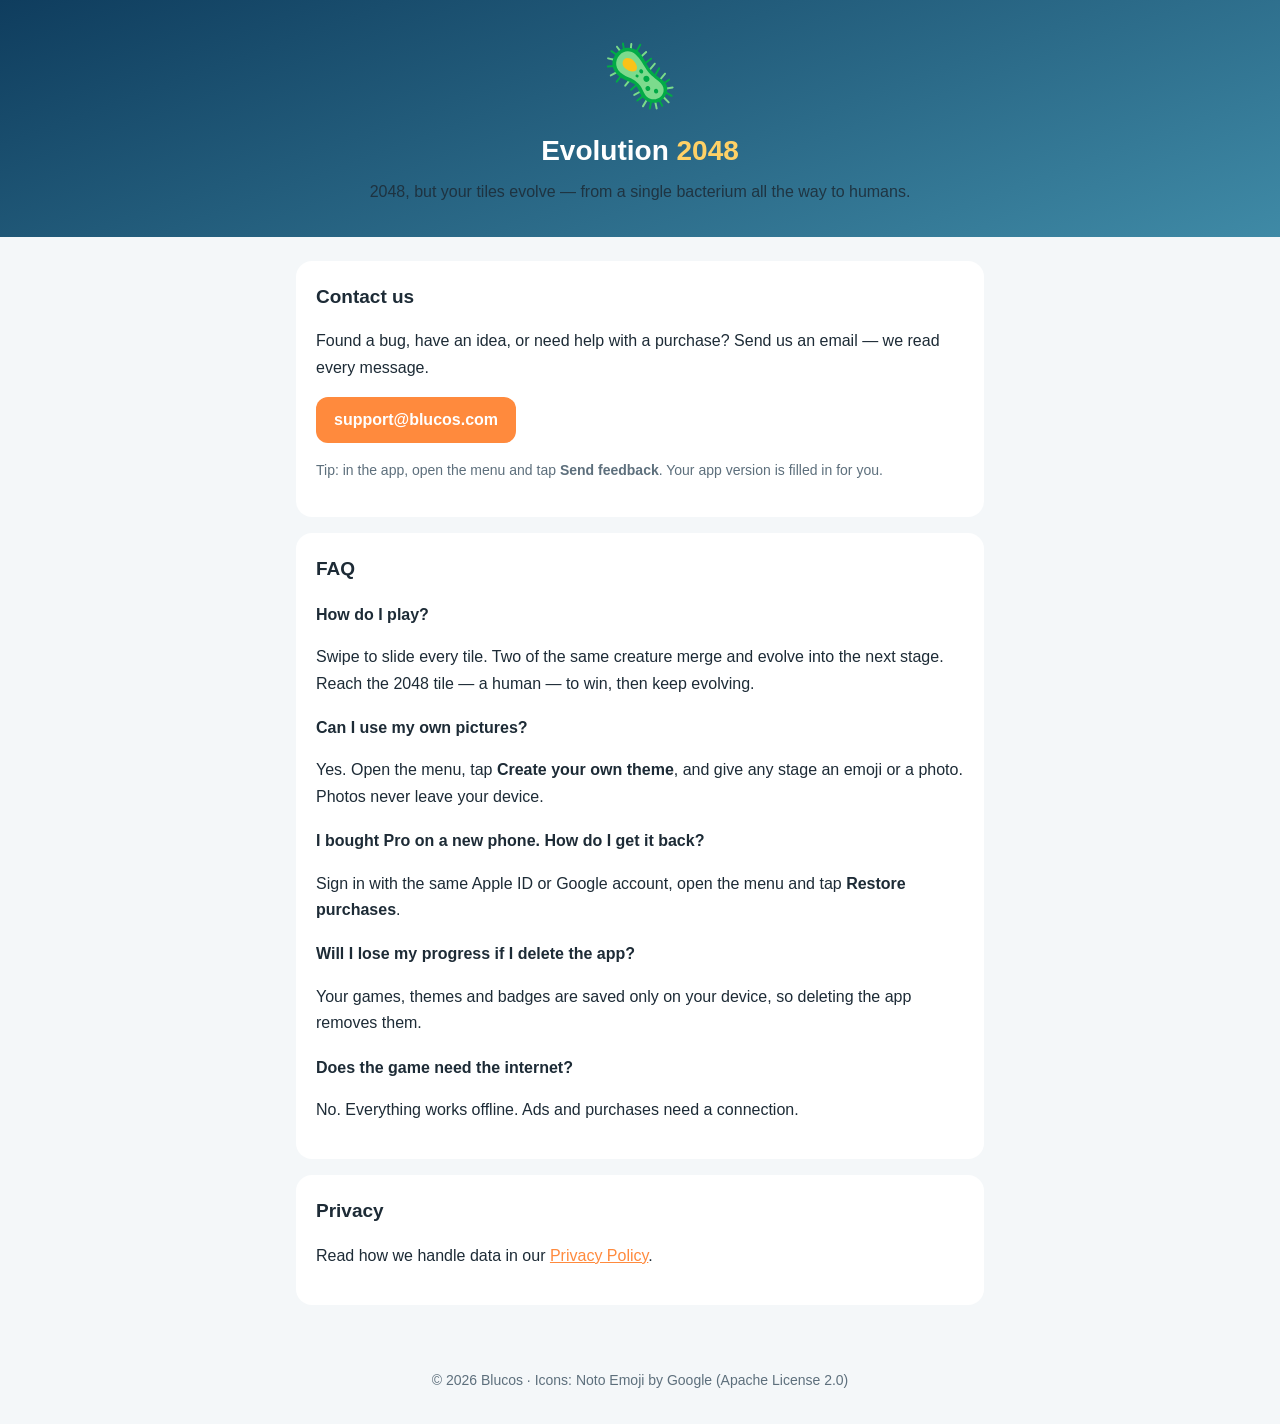
==== index.html @ b0076281 "Update support and privacy pages" ====
<!doctype html>
<html lang="en">
<head>
  <meta charset="utf-8">
  <meta name="viewport" content="width=device-width, initial-scale=1">
  <title>Evolution 2048 — Support</title>
  <meta name="description" content="Help and contact for Evolution 2048, the 2048 game where your tiles evolve.">
  <link rel="stylesheet" href="style.css">
</head>
<body>
  <header>
    <img src="icon.svg" alt="">
    <h1>Evolution <span>2048</span></h1>
    <p>2048, but your tiles evolve — from a single bacterium all the way to humans.</p>
  </header>
  <main>
    <section>
      <h2>Contact us</h2>
      <p>Found a bug, have an idea, or need help with a purchase? Send us an email — we read every message.</p>
      <p><a class="btn" href="mailto:support@blucos.com?subject=Evolution%202048%20support">support@blucos.com</a></p>
      <p class="muted">Tip: in the app, open the menu and tap <b>Send feedback</b>. Your app version is filled in for you.</p>
    </section>

    <section>
      <h2>FAQ</h2>
      <h3>How do I play?</h3>
      <p>Swipe to slide every tile. Two of the same creature merge and evolve into the next stage. Reach the 2048 tile — a human — to win, then keep evolving.</p>
      <h3>Can I use my own pictures?</h3>
      <p>Yes. Open the menu, tap <b>Create your own theme</b>, and give any stage an emoji or a photo. Photos never leave your device.</p>
      <h3>I bought Pro on a new phone. How do I get it back?</h3>
      <p>Sign in with the same Apple ID or Google account, open the menu and tap <b>Restore purchases</b>.</p>
      <h3>Will I lose my progress if I delete the app?</h3>
      <p>Your games, themes and badges are saved only on your device, so deleting the app removes them.</p>
      <h3>Does the game need the internet?</h3>
      <p>No. Everything works offline. Ads and purchases need a connection.</p>
    </section>

    <section>
      <h2>Privacy</h2>
      <p>Read how we handle data in our <a href="privacy.html">Privacy Policy</a>.</p>
    </section>
  </main>
  <footer>© 2026 Blucos · Icons: Noto Emoji by Google (Apache License 2.0)</footer>
</body>
</html>
---- style.css ----
:root {
  --ink: #1d2b36;
  --muted: #5d6f7c;
  --bg: #f4f7f9;
  --card: #fff;
  --accent: #ff8a3d;
  --top: #0f3d5e;
}
@media (prefers-color-scheme: dark) {
  :root {
    --ink: #e7eef3;
    --muted: #9fb0bc;
    --bg: #0d1b25;
    --card: #142836;
  }
}
* { box-sizing: border-box; }
body {
  margin: 0;
  font: 16px/1.65 -apple-system, BlinkMacSystemFont, "Segoe UI", sans-serif;
  color: var(--ink);
  background: var(--bg);
}
header {
  padding: 40px 16px 32px;
  color: #fff;
  background: linear-gradient(160deg, var(--top), #3f8aa6);
  text-align: center;
}
header img { width: 72px; height: 72px; }
header h1 { margin: 8px 0 4px; font-size: 28px; }
header h1 span { color: #ffd166; }
header p { margin: 0; opacity: 0.85; }
main { max-width: 720px; margin: 0 auto; padding: 24px 16px 48px; }
section { margin-bottom: 16px; padding: 20px; border-radius: 16px; background: var(--card); }
h2 { margin: 0 0 8px; font-size: 19px; }
h3 { margin: 18px 0 4px; font-size: 16px; }
p, li { color: var(--ink); }
.muted { color: var(--muted); font-size: 14px; }
a { color: var(--accent); }
.btn {
  display: inline-block;
  padding: 10px 18px;
  border-radius: 12px;
  color: #fff;
  background: var(--accent);
  font-weight: 700;
  text-decoration: none;
}
footer { text-align: center; color: var(--muted); font-size: 14px; padding-bottom: 32px; }
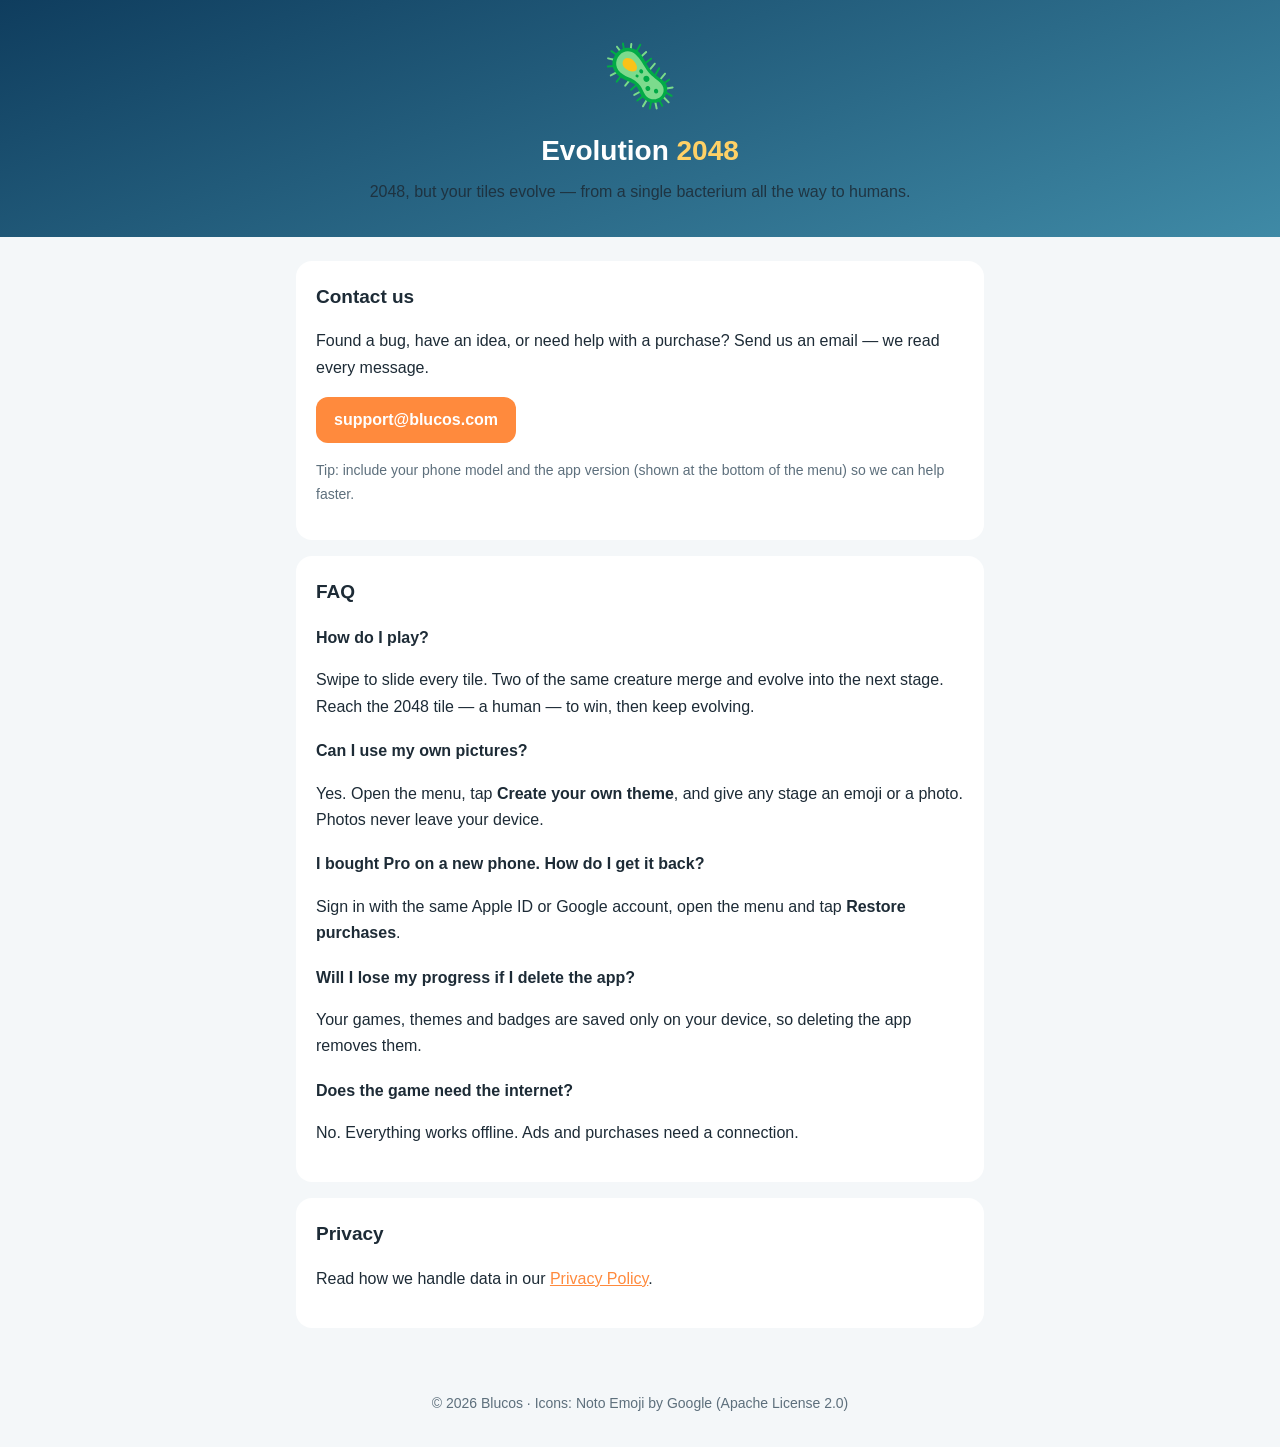
==== commit f69075f2: "Update support and privacy pages" ====
--- a/index.html
+++ b/index.html
@@ -18,7 +18,7 @@
       <h2>Contact us</h2>
       <p>Found a bug, have an idea, or need help with a purchase? Send us an email — we read every message.</p>
       <p><a class="btn" href="mailto:support@blucos.com?subject=Evolution%202048%20support">support@blucos.com</a></p>
-      <p class="muted">Tip: in the app, open the menu and tap <b>Send feedback</b>. Your app version is filled in for you.</p>
+      <p class="muted">Tip: include your phone model and the app version (shown at the bottom of the menu) so we can help faster.</p>
     </section>
 
     <section>
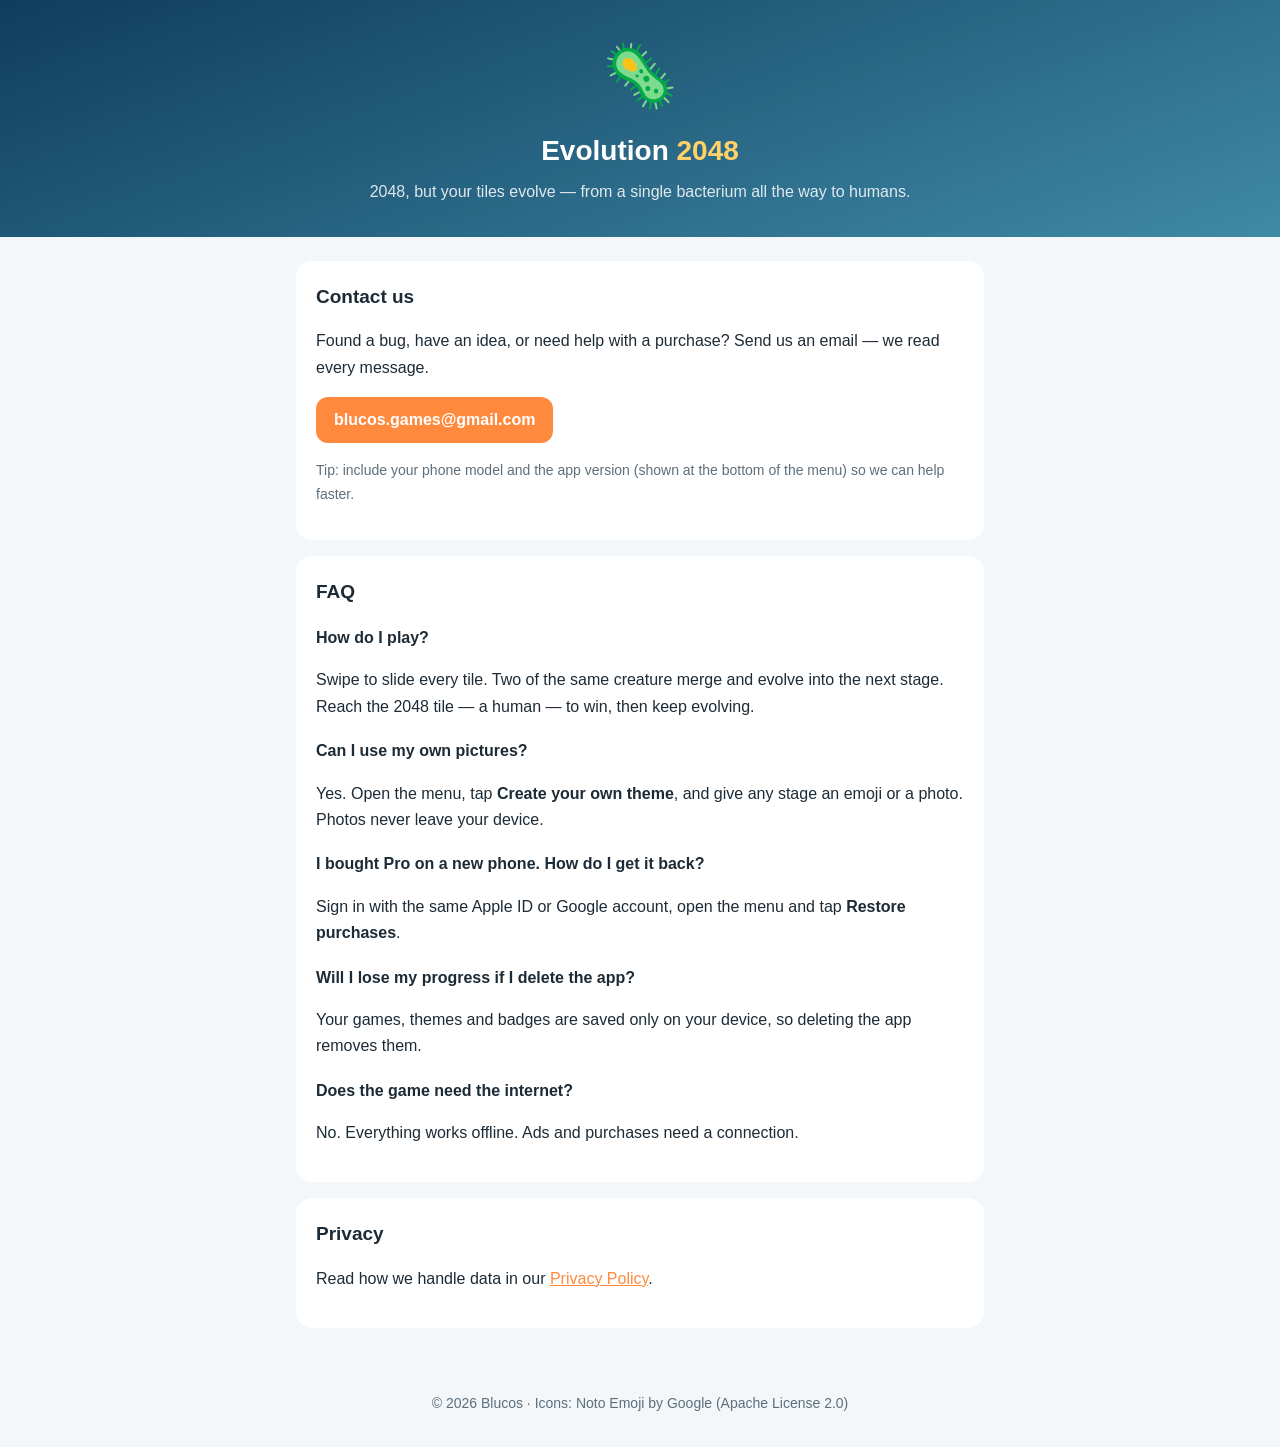
==== commit 548af2d5: "Update support and privacy pages" ====
--- a/index.html
+++ b/index.html
@@ -17,7 +17,7 @@
     <section>
       <h2>Contact us</h2>
       <p>Found a bug, have an idea, or need help with a purchase? Send us an email — we read every message.</p>
-      <p><a class="btn" href="mailto:support@blucos.com?subject=Evolution%202048%20support">support@blucos.com</a></p>
+      <p><a class="btn" href="mailto:blucos.games@gmail.com?subject=Evolution%202048%20support">blucos.games@gmail.com</a></p>
       <p class="muted">Tip: include your phone model and the app version (shown at the bottom of the menu) so we can help faster.</p>
     </section>
 
--- a/style.css
+++ b/style.css
@@ -30,7 +30,7 @@
 header img { width: 72px; height: 72px; }
 header h1 { margin: 8px 0 4px; font-size: 28px; }
 header h1 span { color: #ffd166; }
-header p { margin: 0; opacity: 0.85; }
+header p { margin: 0; color: rgba(255, 255, 255, 0.85); }
 main { max-width: 720px; margin: 0 auto; padding: 24px 16px 48px; }
 section { margin-bottom: 16px; padding: 20px; border-radius: 16px; background: var(--card); }
 h2 { margin: 0 0 8px; font-size: 19px; }
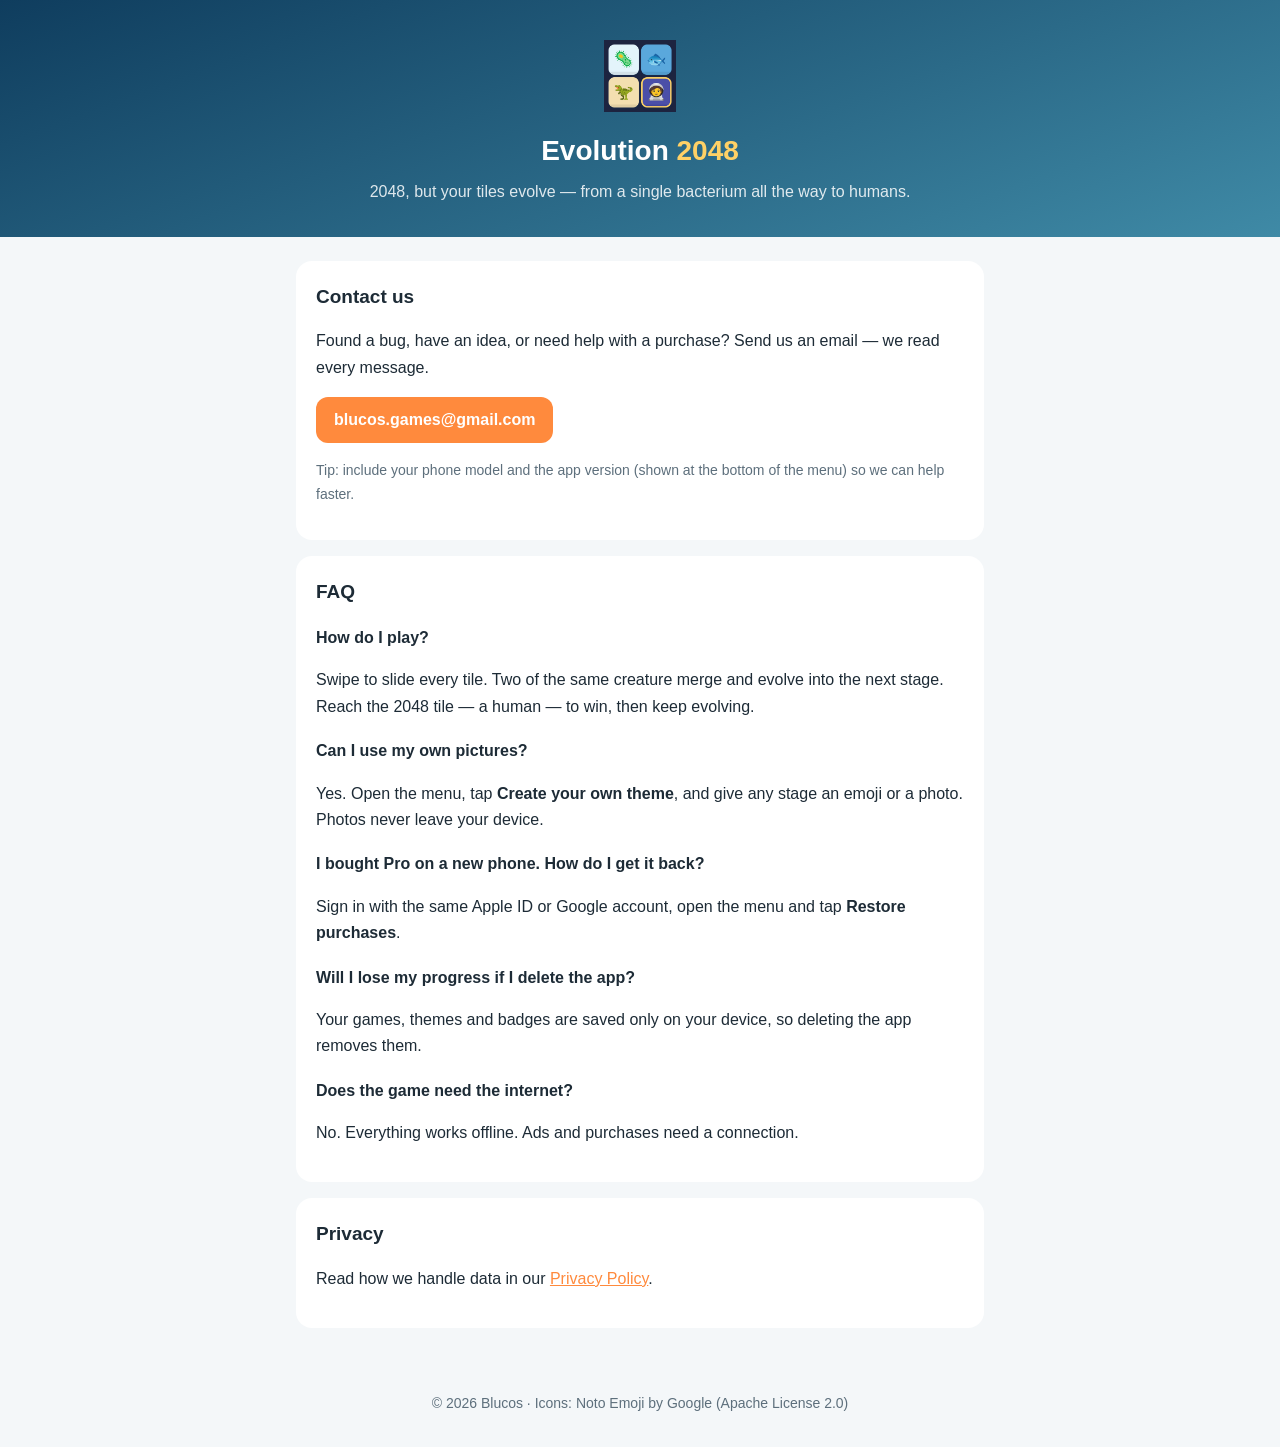
==== commit aa46d1b9: "Update support and privacy pages" ====
--- a/index.html
+++ b/index.html
@@ -9,7 +9,7 @@
 </head>
 <body>
   <header>
-    <img src="icon.svg" alt="">
+    <img src="icon.png" alt="">
     <h1>Evolution <span>2048</span></h1>
     <p>2048, but your tiles evolve — from a single bacterium all the way to humans.</p>
   </header>
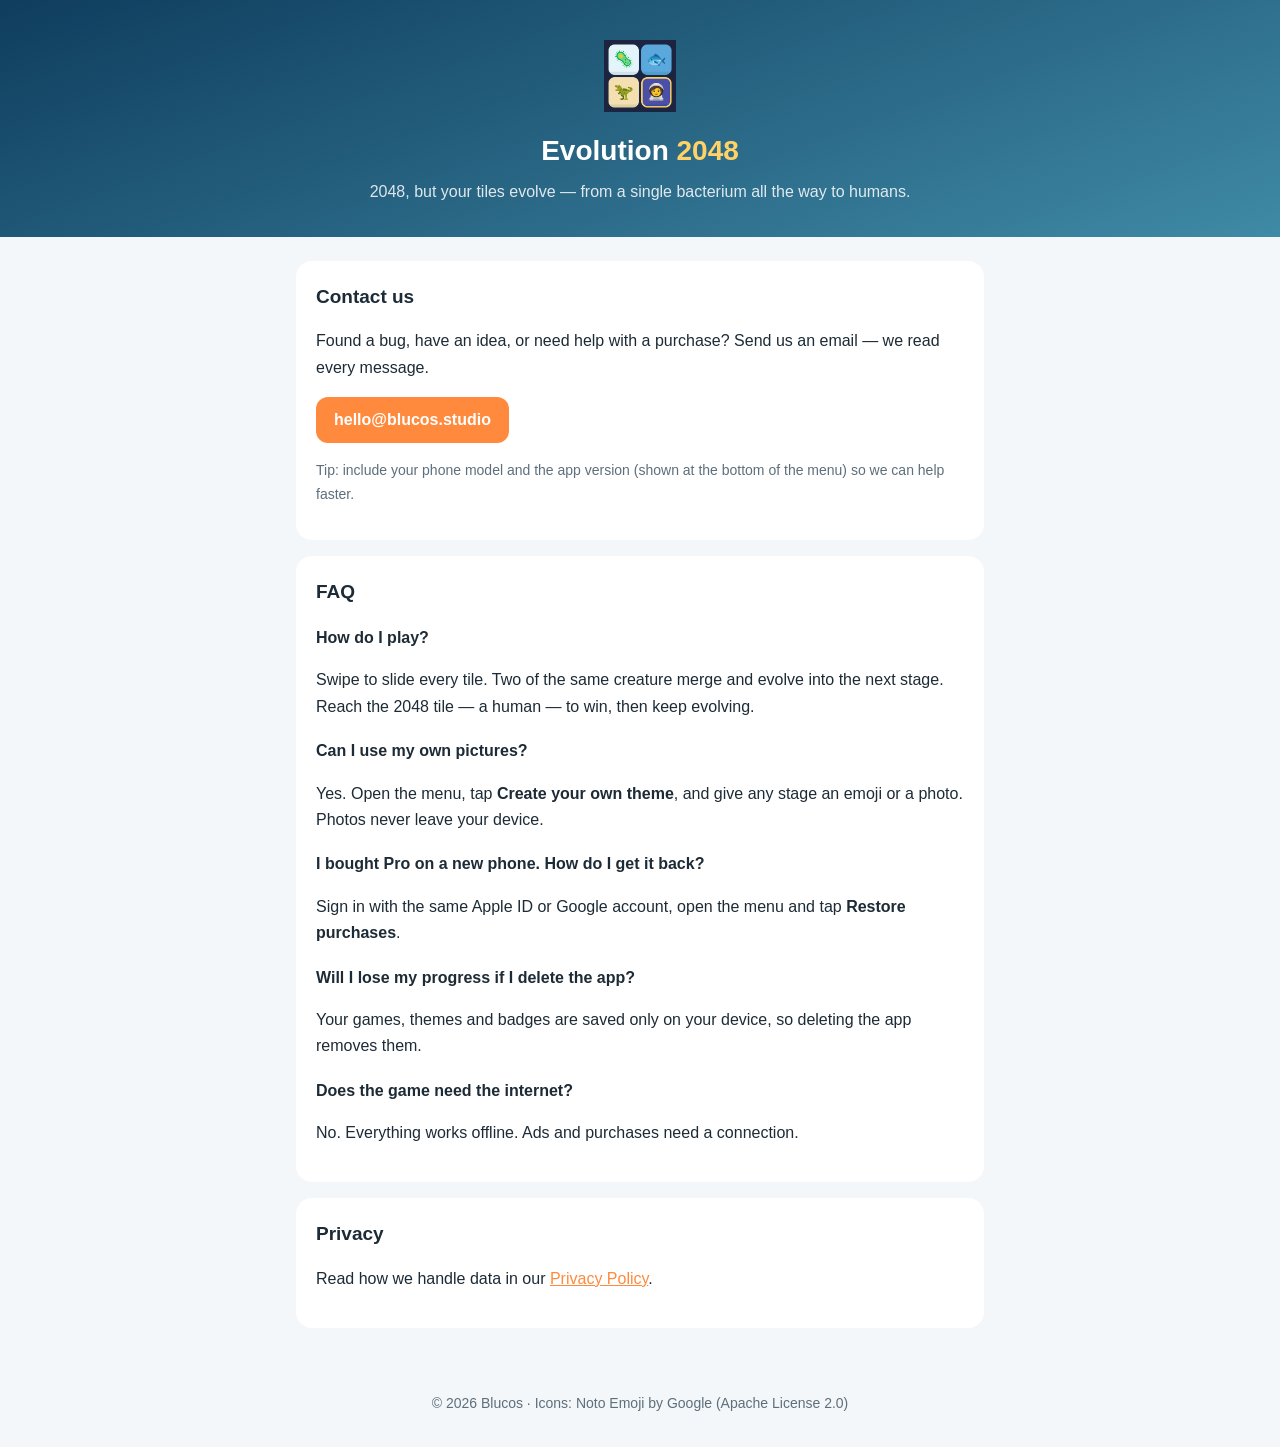
==== commit b77d4b0d: "Update support and privacy pages" ====
--- a/index.html
+++ b/index.html
@@ -17,7 +17,7 @@
     <section>
       <h2>Contact us</h2>
       <p>Found a bug, have an idea, or need help with a purchase? Send us an email — we read every message.</p>
-      <p><a class="btn" href="mailto:blucos.games@gmail.com?subject=Evolution%202048%20support">blucos.games@gmail.com</a></p>
+      <p><a class="btn" href="mailto:hello@blucos.studio?subject=Evolution%202048%20support">hello@blucos.studio</a></p>
       <p class="muted">Tip: include your phone model and the app version (shown at the bottom of the menu) so we can help faster.</p>
     </section>
 
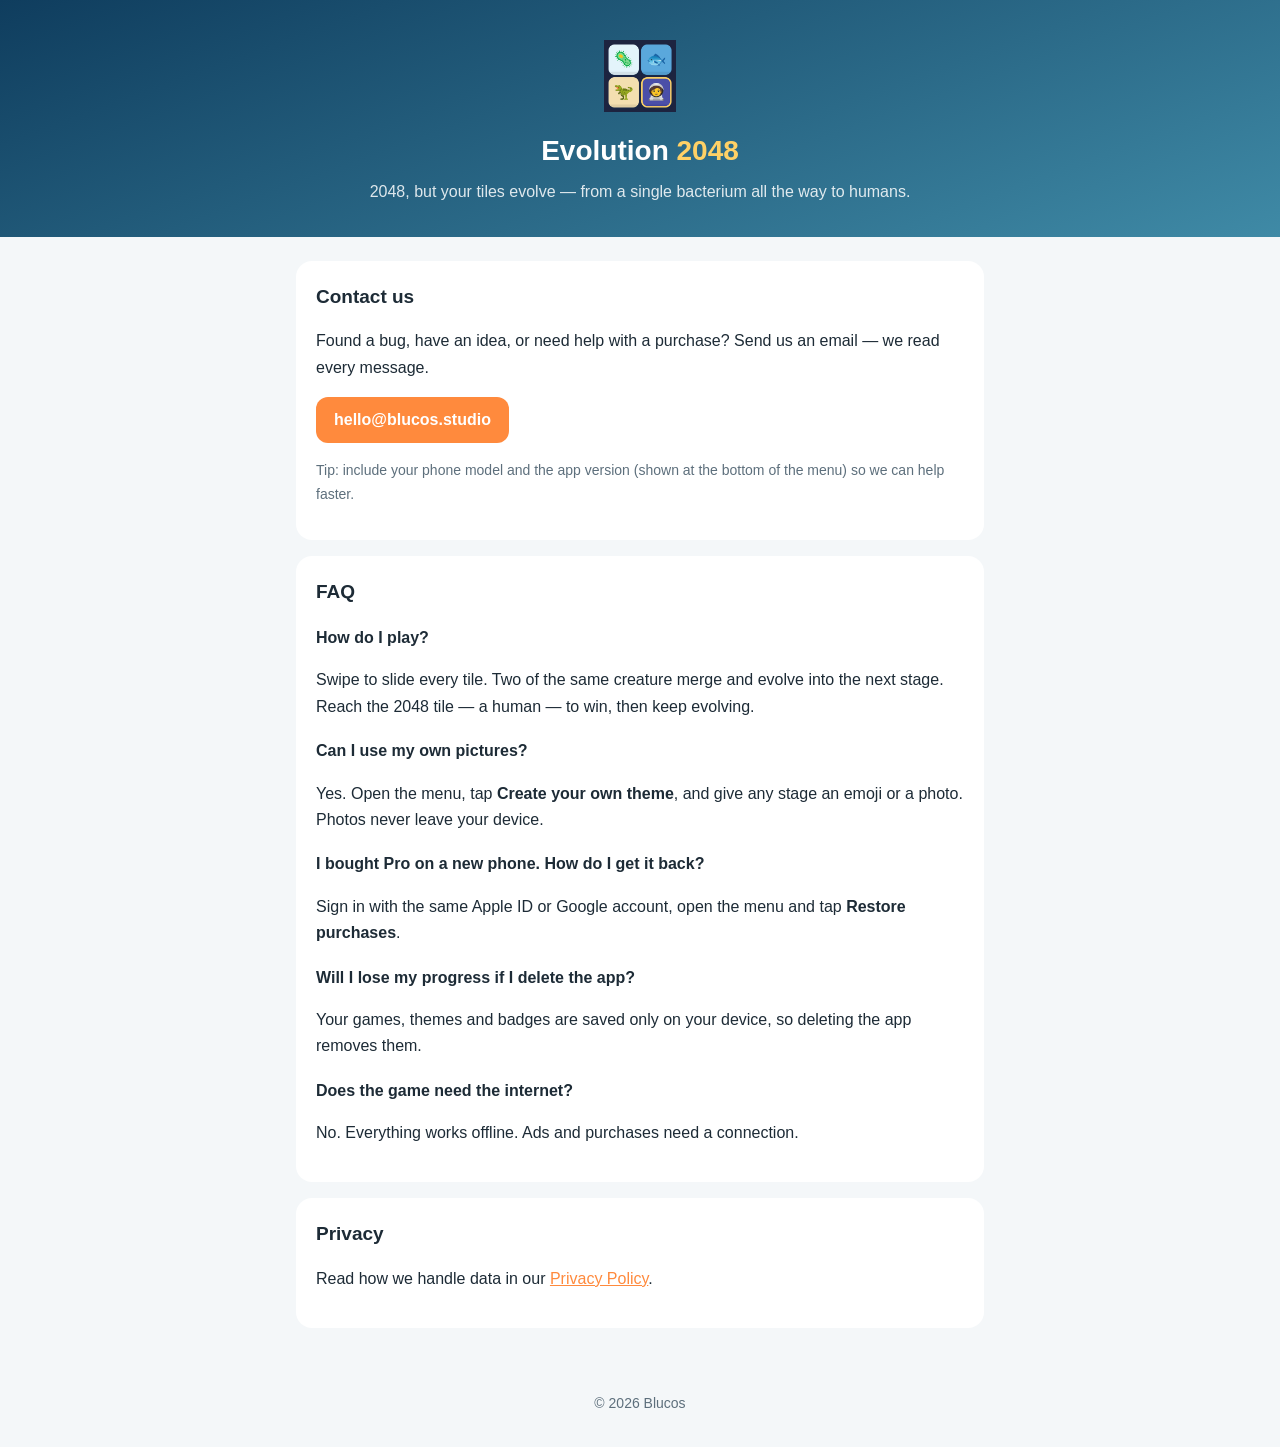
==== commit 2e78c950: "Update support and privacy pages" ====
--- a/index.html
+++ b/index.html
@@ -40,6 +40,6 @@
       <p>Read how we handle data in our <a href="privacy.html">Privacy Policy</a>.</p>
     </section>
   </main>
-  <footer>© 2026 Blucos · Icons: Noto Emoji by Google (Apache License 2.0)</footer>
+  <footer>© 2026 Blucos</footer>
 </body>
 </html>
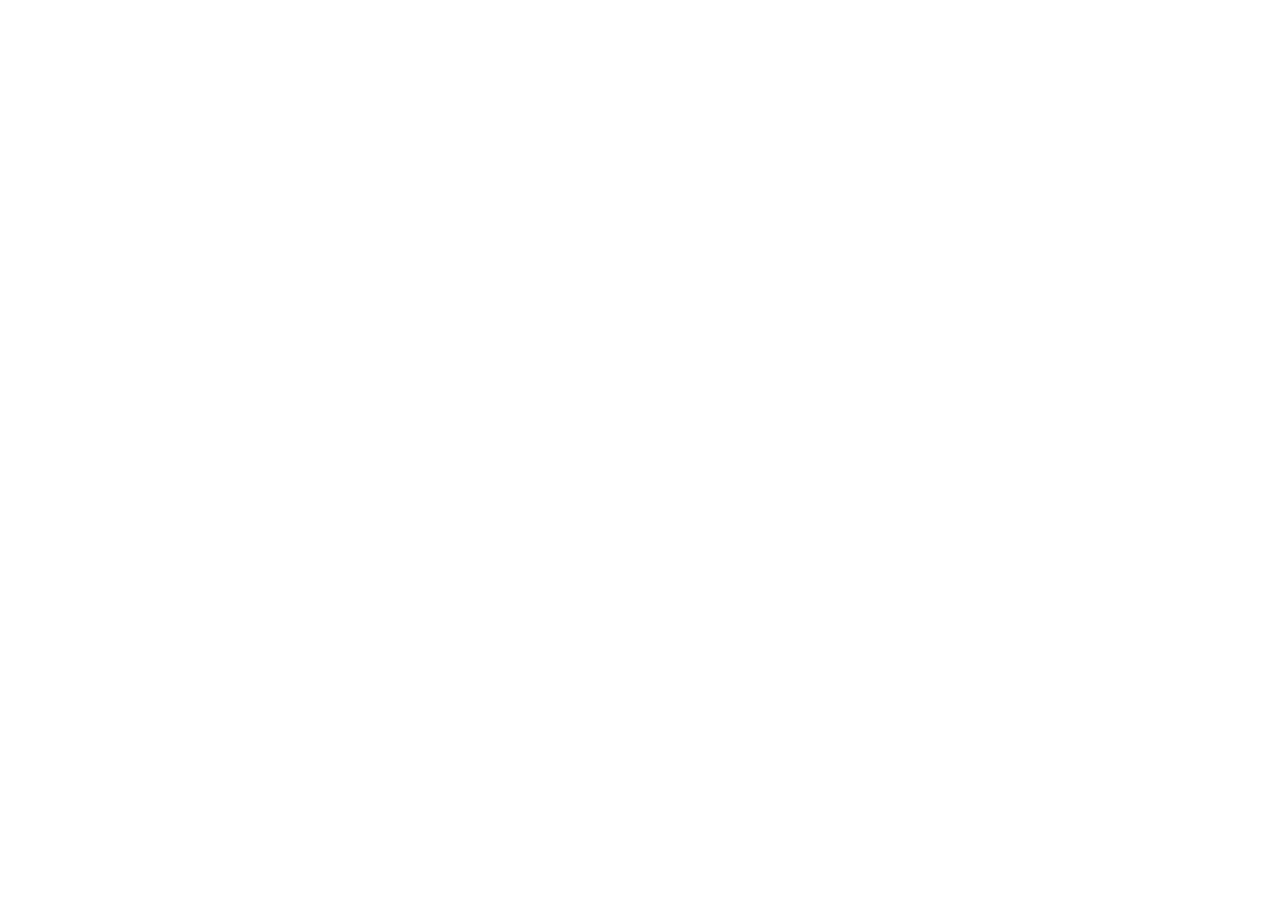
==== commit 57237dd1: "Pages moved to blucos.studio/games/evolution2048/: each page here now redirects to the same file the" ====
--- a/index.html
+++ b/index.html
@@ -3,43 +3,13 @@
 <head>
   <meta charset="utf-8">
   <meta name="viewport" content="width=device-width, initial-scale=1">
-  <title>Evolution 2048 — Support</title>
-  <meta name="description" content="Help and contact for Evolution 2048, the 2048 game where your tiles evolve.">
-  <link rel="stylesheet" href="style.css">
+  <title>Blucos Games</title>
+  <link rel="canonical" href="https://blucos.studio/games/evolution2048/">
+  <meta name="robots" content="noindex">
+  <meta http-equiv="refresh" content="0; url=https://blucos.studio/games/evolution2048/">
+  <script>location.replace('https://blucos.studio/games/evolution2048/' + location.hash);</script>
 </head>
 <body>
-  <header>
-    <img src="icon.png" alt="">
-    <h1>Evolution <span>2048</span></h1>
-    <p>2048, but your tiles evolve — from a single bacterium all the way to humans.</p>
-  </header>
-  <main>
-    <section>
-      <h2>Contact us</h2>
-      <p>Found a bug, have an idea, or need help with a purchase? Send us an email — we read every message.</p>
-      <p><a class="btn" href="mailto:hello@blucos.studio?subject=Evolution%202048%20support">hello@blucos.studio</a></p>
-      <p class="muted">Tip: include your phone model and the app version (shown at the bottom of the menu) so we can help faster.</p>
-    </section>
-
-    <section>
-      <h2>FAQ</h2>
-      <h3>How do I play?</h3>
-      <p>Swipe to slide every tile. Two of the same creature merge and evolve into the next stage. Reach the 2048 tile — a human — to win, then keep evolving.</p>
-      <h3>Can I use my own pictures?</h3>
-      <p>Yes. Open the menu, tap <b>Create your own theme</b>, and give any stage an emoji or a photo. Photos never leave your device.</p>
-      <h3>I bought Pro on a new phone. How do I get it back?</h3>
-      <p>Sign in with the same Apple ID or Google account, open the menu and tap <b>Restore purchases</b>.</p>
-      <h3>Will I lose my progress if I delete the app?</h3>
-      <p>Your games, themes and badges are saved only on your device, so deleting the app removes them.</p>
-      <h3>Does the game need the internet?</h3>
-      <p>No. Everything works offline. Ads and purchases need a connection.</p>
-    </section>
-
-    <section>
-      <h2>Privacy</h2>
-      <p>Read how we handle data in our <a href="privacy.html">Privacy Policy</a>.</p>
-    </section>
-  </main>
-  <footer>© 2026 Blucos</footer>
+  <p>This page has moved to <a href="https://blucos.studio/games/evolution2048/">https://blucos.studio/games/evolution2048/</a></p>
 </body>
 </html>
